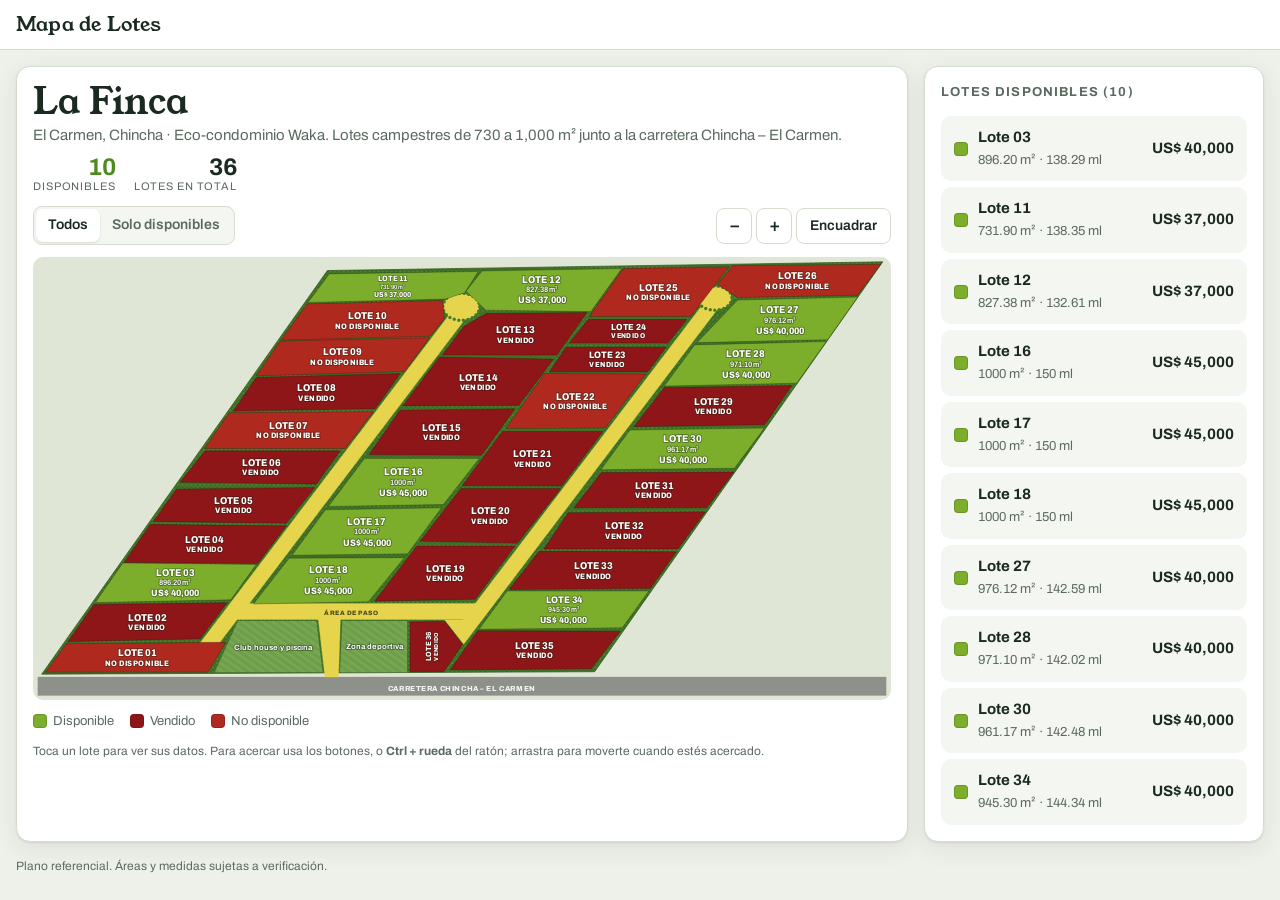
==== index.html @ 71a41a4e "Plataforma de planos de lotes con La Finca digitalizada Reemplaza el contenido anterior del reposito" ====
<!doctype html>
<html lang="es">
<head>
<meta charset="utf-8">
<meta name="viewport" content="width=device-width, initial-scale=1, viewport-fit=cover">
<title>Mapa de Lotes</title>
<meta name="description" content="Plano interactivo de lotes: disponibilidad, áreas y precios.">
<link rel="preconnect" href="https://fonts.googleapis.com">
<link rel="preconnect" href="https://fonts.gstatic.com" crossorigin>
<link rel="stylesheet" href="https://fonts.googleapis.com/css2?family=Archivo:wdth,wght@75..125,400..800&family=Young+Serif&display=swap">
<link rel="stylesheet" href="assets/css/estilo.css">
</head>
<body>
<header class="barra">
  <div class="marca"><span class="marca-nombre" id="sitioNombre">Mapa de Lotes</span></div>
  <nav class="pestanas" id="pestanas" role="tablist" aria-label="Condominios"></nav>
</header>

<div class="aviso-borrador" id="avisoBorrador" hidden>
  Vista previa del borrador del editor. Los visitantes de la web todavía no ven estos cambios.
</div>

<main class="visor">
  <section class="tarjeta plano-card" aria-labelledby="condNombre">
    <div class="plano-cabecera">
      <div>
        <h1 id="condNombre">Cargando…</h1>
        <p id="condUbicacion"></p>
      </div>
      <div class="resumen" id="resumen"></div>
    </div>

    <div class="plano-herramientas">
      <div class="segmento" role="group" aria-label="Filtrar lotes">
        <button type="button" id="filtroTodos" aria-pressed="true">Todos</button>
        <button type="button" id="filtroDisp" aria-pressed="false">Solo disponibles</button>
      </div>
      <div class="zoom">
        <button type="button" class="btn btn-icono" id="zoomMenos" aria-label="Alejar">−</button>
        <button type="button" class="btn btn-icono" id="zoomMas" aria-label="Acercar">+</button>
        <button type="button" class="btn" id="zoomReset">Encuadrar</button>
      </div>
    </div>

    <div class="plano-marco" id="marco">
      <svg id="plano" class="plano-svg interactivo" role="img" aria-label="Plano de lotes"></svg>
    </div>

    <div class="leyenda" id="leyenda"></div>
    <p class="nota-plano">Toca un lote para ver sus datos. Para acercar usa los botones, o <b>Ctrl + rueda</b> del ratón; arrastra para moverte cuando estés acercado.</p>
  </section>

  <aside class="tarjeta panel" id="panel" aria-live="polite"></aside>
</main>

<footer class="pie" id="pie"></footer>

<script src="data/condominios.js"></script>
<script src="assets/js/plano.js"></script>
<script src="assets/js/visor.js"></script>
</body>
</html>
---- assets/css/estilo.css ----
/* ==========================================================================
   Estilo compartido: visor público (index.html) y editor (editor.html)
   ========================================================================== */

:root {
  --fondo: #eef1ea;
  --superficie: #ffffff;
  --superficie-2: #f4f6f1;
  --tinta: #1b2a21;
  --tenue: #5b6a60;
  --linea: #d5ddd0;
  --acento: #2e5a39;
  --acento-tinta: #ffffff;
  --acento-suave: #e3ecdf;
  --campo: #dfe6d6;
  --peligro: #a3261f;
  --sombra: 0 1px 2px rgb(20 40 25 / 8%), 0 6px 24px rgb(20 40 25 / 8%);
  --radio: 10px;
  --fuente: "Archivo", system-ui, -apple-system, "Segoe UI", Roboto, sans-serif;
  --fuente-titulo: "Young Serif", Georgia, "Times New Roman", serif;
  color-scheme: light;
}

@media (prefers-color-scheme: dark) {
  :root:not([data-theme="light"]) {
    --fondo: #111813;
    --superficie: #19221c;
    --superficie-2: #1f2a23;
    --tinta: #e5ece4;
    --tenue: #9aa99e;
    --linea: #2d3a31;
    --acento: #9ccc84;
    --acento-tinta: #10200f;
    --acento-suave: #24352a;
    --campo: #1c261f;
    --peligro: #ef7a6f;
    --sombra: 0 1px 2px rgb(0 0 0 / 30%), 0 6px 24px rgb(0 0 0 / 25%);
    color-scheme: dark;
  }
}
:root[data-theme="dark"] {
  --fondo: #111813;
  --superficie: #19221c;
  --superficie-2: #1f2a23;
  --tinta: #e5ece4;
  --tenue: #9aa99e;
  --linea: #2d3a31;
  --acento: #9ccc84;
  --acento-tinta: #10200f;
  --acento-suave: #24352a;
  --campo: #1c261f;
  --peligro: #ef7a6f;
  --sombra: 0 1px 2px rgb(0 0 0 / 30%), 0 6px 24px rgb(0 0 0 / 25%);
  color-scheme: dark;
}

* { box-sizing: border-box; }
html, body { height: 100%; }
body {
  margin: 0;
  background: var(--fondo);
  color: var(--tinta);
  font: 15px/1.45 var(--fuente);
  font-variant-numeric: tabular-nums;
}
button, input, select, textarea { font: inherit; color: inherit; }
[hidden] { display: none !important; }
:focus-visible { outline: 2px solid var(--acento); outline-offset: 2px; }

/* ---------- Botones ---------- */
.btn {
  display: inline-flex; align-items: center; justify-content: center; gap: 6px;
  min-height: 36px; padding: 7px 13px;
  border: 1px solid var(--linea); border-radius: 8px;
  background: var(--superficie); color: var(--tinta);
  font-weight: 600; font-size: 14px; line-height: 1.1;
  cursor: pointer; text-decoration: none; white-space: nowrap;
}
.btn:hover { background: var(--superficie-2); }
.btn:disabled { opacity: .45; cursor: default; }
.btn-primario { background: var(--acento); border-color: var(--acento); color: var(--acento-tinta); }
.btn-primario:hover { background: var(--acento); filter: brightness(1.08); }
.btn-peligro { color: var(--peligro); }
.btn-icono { width: 36px; padding: 0; font-size: 18px; }

/* ---------- Barra superior ---------- */
.barra {
  position: sticky; top: env(safe-area-inset-top, 0px); z-index: 20;
  display: flex; flex-wrap: wrap; align-items: center; gap: 10px 22px;
  padding: 10px 16px;
  background: var(--superficie);
  border-bottom: 1px solid var(--linea);
}
.marca { display: flex; align-items: baseline; gap: 10px; }
.marca-nombre { font-family: var(--fuente-titulo); font-size: 20px; letter-spacing: .01em; }
.marca-sub { font-size: 12px; color: var(--tenue); text-transform: uppercase; letter-spacing: .08em; }
.pestanas { display: flex; gap: 4px; flex-wrap: wrap; flex: 1; min-width: 0; }
.pestana {
  border: 0; background: transparent; cursor: pointer;
  padding: 8px 12px; border-radius: 8px;
  font-weight: 600; color: var(--tenue);
}
.pestana:hover { background: var(--superficie-2); color: var(--tinta); }
.pestana[aria-selected="true"] { background: var(--acento-suave); color: var(--tinta); box-shadow: inset 0 -2px 0 var(--acento); }

/* ---------- Plano (compartido) ---------- */
.plano-marco {
  position: relative;
  background: var(--campo);
  border-radius: var(--radio);
  overflow: hidden;
  touch-action: none;
}
.plano-svg { display: block; width: 100%; height: auto; user-select: none; -webkit-user-select: none; }
.plano-svg text { font-family: "Archivo", system-ui, sans-serif; }

.forma-lote polygon { stroke: rgb(0 0 0 / 22%); stroke-width: 1; vector-effect: non-scaling-stroke; transition: filter .12s, opacity .15s; }
.interactivo .forma-lote { cursor: pointer; }
.interactivo .forma-lote:hover polygon { filter: brightness(1.13) saturate(1.05); }
.forma-lote.sel polygon { stroke: #ffffff; stroke-width: 3.5; }
.forma-lote.sel { filter: drop-shadow(0 0 5px rgb(0 0 0 / 55%)); }
.forma-lote.atenuado { opacity: .32; }
.etiqueta-lote { pointer-events: none; fill: #fff; font-weight: 800; paint-order: stroke; stroke: rgb(20 30 15 / 45%); stroke-linejoin: round; font-stretch: 90%; }
.etiqueta-lote .l-e { letter-spacing: .06em; }
.etiqueta-area { pointer-events: none; fill: #fff; font-weight: 700; paint-order: stroke; stroke: rgb(20 40 15 / 55%); stroke-linejoin: round; text-anchor: middle; }
.texto-libre { font-weight: 800; letter-spacing: .08em; text-anchor: middle; }

.leyenda { display: flex; flex-wrap: wrap; gap: 6px 16px; font-size: 13px; color: var(--tenue); }
.leyenda span { display: inline-flex; align-items: center; gap: 6px; }
.muestra { width: 14px; height: 14px; border-radius: 4px; flex: none; box-shadow: inset 0 0 0 1px rgb(0 0 0 / 15%); }

.zoom { display: flex; gap: 4px; }

/* ==========================================================================
   Visor público
   ========================================================================== */
.visor {
  display: grid; grid-template-columns: minmax(0, 1fr) 340px; gap: 16px;
  max-width: 1500px; margin: 0 auto; padding: 16px;
}
.tarjeta { background: var(--superficie); border: 1px solid var(--linea); border-radius: 14px; box-shadow: var(--sombra); }
.plano-card { padding: 16px; display: flex; flex-direction: column; gap: 12px; min-width: 0; }
.plano-cabecera { display: flex; flex-wrap: wrap; justify-content: space-between; align-items: flex-end; gap: 8px 20px; }
.plano-cabecera h1 { font-family: var(--fuente-titulo); font-weight: 400; font-size: clamp(26px, 3.2vw, 36px); line-height: 1.05; margin: 0; text-wrap: balance; }
.plano-cabecera p { margin: 4px 0 0; color: var(--tenue); }
.resumen { display: flex; gap: 18px; }
.cifra { display: flex; flex-direction: column; align-items: flex-end; }
.cifra b { font-size: 24px; line-height: 1; }
.cifra small { font-size: 11px; text-transform: uppercase; letter-spacing: .08em; color: var(--tenue); }
.cifra-verde b { color: #4f8a1f; }
:root[data-theme="dark"] .cifra-verde b { color: #9ccc84; }
@media (prefers-color-scheme: dark) { :root:not([data-theme="light"]) .cifra-verde b { color: #9ccc84; } }
.plano-herramientas { display: flex; flex-wrap: wrap; justify-content: space-between; align-items: center; gap: 8px; }
.segmento { display: inline-flex; border: 1px solid var(--linea); border-radius: 9px; padding: 2px; background: var(--superficie-2); }
.segmento button { border: 0; background: transparent; padding: 6px 12px; border-radius: 7px; cursor: pointer; font-weight: 600; font-size: 14px; color: var(--tenue); }
.segmento button[aria-pressed="true"] { background: var(--superficie); color: var(--tinta); box-shadow: 0 1px 2px rgb(0 0 0 / 12%); }
.nota-plano { font-size: 12px; color: var(--tenue); margin: 0; }

.panel { padding: 16px; display: flex; flex-direction: column; gap: 14px; align-self: start; position: sticky; top: 76px; max-height: calc(100vh - 92px); overflow: auto; }
.panel h2 { margin: 0; font-size: 13px; text-transform: uppercase; letter-spacing: .09em; color: var(--tenue); font-weight: 700; }
.lista-lotes { display: flex; flex-direction: column; gap: 6px; margin: 0; padding: 0; list-style: none; }
.fila-lote {
  width: 100%; display: grid; grid-template-columns: auto 1fr auto; align-items: center; gap: 10px;
  padding: 10px 12px; text-align: left; cursor: pointer;
  background: var(--superficie-2); border: 1px solid transparent; border-radius: 10px;
}
.fila-lote:hover { border-color: var(--linea); }
.fila-lote strong { display: block; font-size: 15px; }
.fila-lote small { color: var(--tenue); font-size: 13px; }
.fila-precio { font-weight: 700; font-size: 15px; }
.vacio { color: var(--tenue); font-size: 14px; margin: 0; }

.detalle { display: flex; flex-direction: column; gap: 14px; }
.detalle-cab { display: flex; justify-content: space-between; align-items: flex-start; gap: 10px; }
.detalle-cab h3 { font-family: var(--fuente-titulo); font-weight: 400; font-size: 30px; line-height: 1; margin: 2px 0 0; }
.pastilla { display: inline-flex; align-items: center; gap: 6px; padding: 4px 10px; border-radius: 99px; font-size: 12px; font-weight: 700; letter-spacing: .06em; text-transform: uppercase; color: #fff; }
.precio-grande { font-size: 28px; font-weight: 800; letter-spacing: -.01em; }
.precio-grande small { display: block; font-size: 12px; font-weight: 600; color: var(--tenue); letter-spacing: .06em; text-transform: uppercase; }
.datos { display: grid; grid-template-columns: 1fr 1fr; gap: 10px; margin: 0; }
.datos div { background: var(--superficie-2); border-radius: 10px; padding: 10px 12px; }
.datos .ancho { grid-column: 1 / -1; }
.datos dt { font-size: 11px; text-transform: uppercase; letter-spacing: .08em; color: var(--tenue); }
.datos dd { margin: 2px 0 0; font-weight: 700; font-size: 16px; overflow-wrap: anywhere; }
.contacto { display: flex; flex-direction: column; gap: 6px; font-size: 13px; color: var(--tenue); }

.pie { max-width: 1500px; margin: 0 auto; padding: 0 16px 24px; color: var(--tenue); font-size: 12px; }

@media (max-width: 600px) {
  .barra { gap: 6px 12px; }
  .pestanas { flex: 1 1 100%; flex-wrap: nowrap; overflow-x: auto; }
  .pestana { flex: none; }
}
@media (max-width: 960px) {
  .visor { grid-template-columns: 1fr; padding: 12px; }
  .panel { position: static; max-height: none; }
  .plano-card { padding: 12px; }
}

/* Modo incrustado (iframe en otra web): index.html?embed */
.embed .barra, .embed .pie { display: none; }
.embed .visor { padding: 8px; }

/* ==========================================================================
   Editor
   ========================================================================== */
.editor-body { display: flex; flex-direction: column; height: 100%; overflow: hidden; }
.editor-body .barra { position: static; }
.acciones { display: flex; flex-wrap: wrap; gap: 6px; }
.aviso-borrador {
  display: flex; flex-wrap: wrap; align-items: center; gap: 8px 14px;
  padding: 7px 16px; font-size: 13px;
  background: var(--acento-suave); border-bottom: 1px solid var(--linea);
}
.editor {
  flex: 1; min-height: 0;
  display: grid; grid-template-columns: 60px minmax(0, 1fr) 340px;
}
.herramientas {
  display: flex; flex-direction: column; gap: 4px; padding: 10px 8px;
  background: var(--superficie); border-right: 1px solid var(--linea); overflow: auto;
}
.herr {
  display: flex; flex-direction: column; align-items: center; gap: 2px;
  padding: 7px 2px; border: 1px solid transparent; border-radius: 8px;
  background: transparent; cursor: pointer; font-size: 10.5px; font-weight: 600; color: var(--tenue);
}
.herr svg { width: 22px; height: 22px; }
.herr:hover { background: var(--superficie-2); color: var(--tinta); }
.herr[aria-pressed="true"] { background: var(--acento-suave); border-color: var(--acento); color: var(--tinta); }
.herr-sep { height: 1px; background: var(--linea); margin: 4px 2px; }

.lienzo { position: relative; min-width: 0; min-height: 0; display: flex; flex-direction: column; background: var(--campo); }
.lienzo .plano-marco { flex: 1; border-radius: 0; }
.lienzo .plano-svg { position: absolute; inset: 0; width: 100%; height: 100%; }
.lienzo-info {
  display: flex; flex-wrap: wrap; justify-content: space-between; align-items: center; gap: 6px 14px;
  padding: 6px 12px; font-size: 12.5px; color: var(--tenue);
  background: var(--superficie); border-top: 1px solid var(--linea);
}
.lienzo-info kbd { font: 600 11px var(--fuente); border: 1px solid var(--linea); border-bottom-width: 2px; border-radius: 4px; padding: 0 4px; background: var(--superficie-2); color: var(--tinta); }
.modo-mano .plano-svg { cursor: grab; }
.modo-dibujo .plano-svg { cursor: crosshair; }

.propiedades { background: var(--superficie); border-left: 1px solid var(--linea); overflow: auto; padding: 14px; display: flex; flex-direction: column; gap: 16px; }
.propiedades h2 { margin: 0; font-size: 16px; }
.propiedades h3 { margin: 0; font-size: 12px; text-transform: uppercase; letter-spacing: .08em; color: var(--tenue); }
.seccion { display: flex; flex-direction: column; gap: 10px; }
.rejilla { display: grid; grid-template-columns: 1fr 1fr; gap: 10px; }
.campo { display: flex; flex-direction: column; gap: 4px; font-size: 12px; font-weight: 600; color: var(--tenue); min-width: 0; }
.campo.ancho { grid-column: 1 / -1; }
.campo input, .campo select, .campo textarea {
  width: 100%; min-width: 0; padding: 7px 9px;
  border: 1px solid var(--linea); border-radius: 7px;
  background: var(--superficie); color: var(--tinta); font-weight: 400; font-size: 14px;
}
.campo textarea { resize: vertical; min-height: 60px; }
.campo input[type="range"] { padding: 0; }
.campo input[type="color"] { padding: 2px; height: 34px; }
.ayuda { font-size: 12px; color: var(--tenue); margin: 0; }
.fila-botones { display: flex; flex-wrap: wrap; gap: 6px; }
.tabla-lotes { width: 100%; border-collapse: collapse; font-size: 13px; }
.tabla-lotes th { text-align: left; font-size: 11px; text-transform: uppercase; letter-spacing: .06em; color: var(--tenue); font-weight: 700; padding: 4px; }
.tabla-lotes td { padding: 3px 4px; border-top: 1px solid var(--linea); }
.tabla-lotes tr:hover td { background: var(--superficie-2); }
.tabla-lotes select { width: 100%; padding: 3px 4px; border: 1px solid var(--linea); border-radius: 6px; background: var(--superficie); font-size: 12.5px; }
.tabla-lotes button { border: 0; background: none; cursor: pointer; font-weight: 700; padding: 2px 4px; display: inline-flex; align-items: center; gap: 6px; }

.manija { fill: #ffffff; stroke: #1f6fd1; vector-effect: non-scaling-stroke; stroke-width: 2; cursor: move; }
.manija-etiqueta { fill: #1f6fd1; stroke: #fff; stroke-width: 1.5; vector-effect: non-scaling-stroke; cursor: move; }
.contorno-sel { fill: none; stroke: #1f6fd1; stroke-width: 2; stroke-dasharray: 6 4; vector-effect: non-scaling-stroke; pointer-events: none; }
.previa { fill: rgb(31 111 209 / 18%); stroke: #1f6fd1; stroke-width: 2; vector-effect: non-scaling-stroke; pointer-events: none; }
.iman { fill: none; stroke: #ff3d7f; stroke-width: 2; vector-effect: non-scaling-stroke; pointer-events: none; }
.forma-editable { cursor: pointer; }

dialog.modal {
  width: min(560px, calc(100vw - 32px)); max-height: calc(100vh - 48px);
  border: 1px solid var(--linea); border-radius: 14px; padding: 0;
  background: var(--superficie); color: var(--tinta); box-shadow: var(--sombra);
}
dialog.modal::backdrop { background: rgb(10 20 12 / 45%); }
.modal-cuerpo { padding: 18px; display: flex; flex-direction: column; gap: 12px; }
.modal-cuerpo h2 { margin: 0; font-size: 18px; }
.modal-cuerpo p { margin: 0; }
.modal-cuerpo textarea { width: 100%; height: 180px; font: 12px/1.4 ui-monospace, "SFMono-Regular", Menlo, Consolas, monospace; border: 1px solid var(--linea); border-radius: 8px; padding: 8px; background: var(--superficie-2); }
.modal-cuerpo ol { margin: 0; padding-left: 20px; display: flex; flex-direction: column; gap: 4px; }
.modal-pie { display: flex; justify-content: flex-end; flex-wrap: wrap; gap: 8px; padding: 12px 18px; border-top: 1px solid var(--linea); }

.aviso-flotante {
  position: fixed; left: 50%; bottom: calc(18px + env(safe-area-inset-bottom, 0px)); transform: translateX(-50%);
  background: var(--tinta); color: var(--fondo); padding: 9px 16px; border-radius: 9px;
  font-size: 14px; font-weight: 600; z-index: 50; box-shadow: var(--sombra);
}

@media (max-width: 1100px) {
  .editor { grid-template-columns: 56px minmax(0, 1fr) 290px; }
}
@media (max-width: 760px) {
  .editor-body { height: auto; overflow: visible; }
  .editor { grid-template-columns: 1fr; }
  .herramientas { flex-direction: row; flex-wrap: wrap; border-right: 0; border-bottom: 1px solid var(--linea); }
  .herr-sep { width: 1px; height: auto; margin: 2px 4px; }
  .lienzo { height: 62vh; }
  .propiedades { border-left: 0; border-top: 1px solid var(--linea); }
}

@media (prefers-reduced-motion: reduce) {
  * { transition: none !important; scroll-behavior: auto !important; }
}
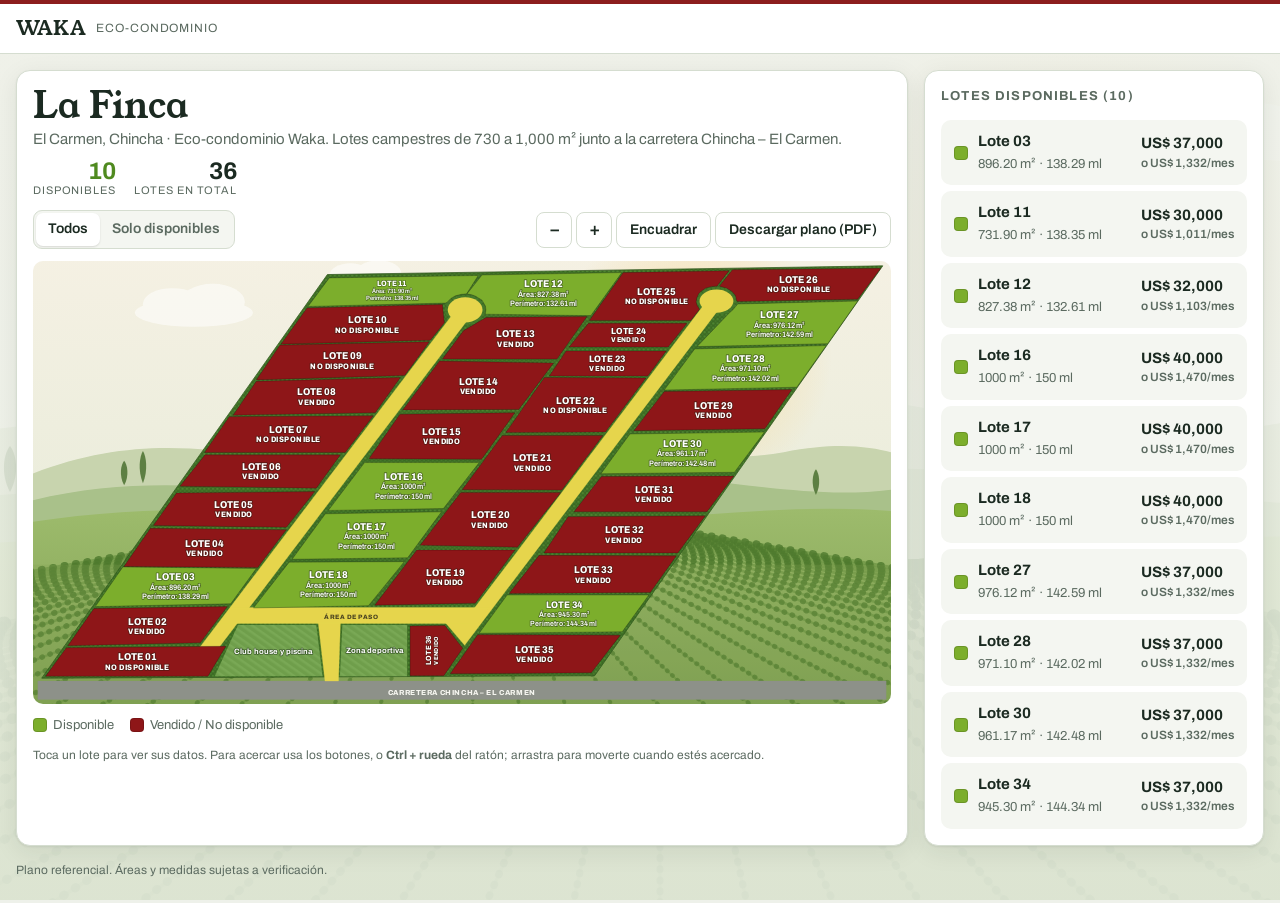
==== commit 84b365ea: "Simulador de crédito, cotización en PDF y marcas con fondo - Cada lote tiene precio al contado (azul" ====
--- a/index.html
+++ b/index.html
@@ -12,7 +12,11 @@
 </head>
 <body>
 <header class="barra">
-  <div class="marca"><span class="marca-nombre" id="sitioNombre">Mapa de Lotes</span></div>
+  <div class="marca">
+    <img class="marca-logo" id="marcaLogo" alt="" hidden>
+    <span class="marca-nombre" id="sitioNombre">Mapa de Lotes</span>
+    <span class="marca-sub" id="marcaLema"></span>
+  </div>
   <nav class="pestanas" id="pestanas" role="tablist" aria-label="Condominios"></nav>
 </header>
 
@@ -39,6 +43,7 @@
         <button type="button" class="btn btn-icono" id="zoomMenos" aria-label="Alejar">−</button>
         <button type="button" class="btn btn-icono" id="zoomMas" aria-label="Acercar">+</button>
         <button type="button" class="btn" id="zoomReset">Encuadrar</button>
+        <button type="button" class="btn" id="btnPlanoPdf">Descargar plano (PDF)</button>
       </div>
     </div>
 
@@ -55,6 +60,9 @@
 
 <footer class="pie" id="pie"></footer>
 
+<!-- Se llena al exportar a PDF (plano o cotización) -->
+<div id="impresion"></div>
+
 <script src="data/condominios.js"></script>
 <script src="assets/js/plano.js"></script>
 <script src="assets/js/visor.js"></script>
--- a/assets/css/estilo.css
+++ b/assets/css/estilo.css
@@ -18,6 +18,11 @@
   --radio: 10px;
   --fuente: "Archivo", system-ui, -apple-system, "Segoe UI", Roboto, sans-serif;
   --fuente-titulo: "Young Serif", Georgia, "Times New Roman", serif;
+  --marca: #8c1d1d;             /* lo cambia la marca del condominio (visor.js) */
+  --fondo-img: none;            /* paisaje de la marca */
+  --velo: rgb(238 241 234 / 84%);
+  --ok: #3f7a1f;
+  --alerta: #a35a00;
   color-scheme: light;
 }
 
@@ -35,6 +40,9 @@
     --campo: #1c261f;
     --peligro: #ef7a6f;
     --sombra: 0 1px 2px rgb(0 0 0 / 30%), 0 6px 24px rgb(0 0 0 / 25%);
+    --velo: rgb(17 24 19 / 90%);
+    --ok: #9ccc84;
+    --alerta: #f0b35e;
     color-scheme: dark;
   }
 }
@@ -51,6 +59,9 @@
   --campo: #1c261f;
   --peligro: #ef7a6f;
   --sombra: 0 1px 2px rgb(0 0 0 / 30%), 0 6px 24px rgb(0 0 0 / 25%);
+  --velo: rgb(17 24 19 / 90%);
+  --ok: #9ccc84;
+  --alerta: #f0b35e;
   color-scheme: dark;
 }
 
@@ -58,7 +69,11 @@
 html, body { height: 100%; }
 body {
   margin: 0;
-  background: var(--fondo);
+  background-color: var(--fondo);
+  background-image: linear-gradient(var(--velo), var(--velo)), var(--fondo-img);
+  background-size: cover;
+  background-position: center bottom;
+  background-attachment: fixed;
   color: var(--tinta);
   font: 15px/1.45 var(--fuente);
   font-variant-numeric: tabular-nums;
@@ -89,9 +104,11 @@
   display: flex; flex-wrap: wrap; align-items: center; gap: 10px 22px;
   padding: 10px 16px;
   background: var(--superficie);
+  border-top: 4px solid var(--marca);
   border-bottom: 1px solid var(--linea);
 }
-.marca { display: flex; align-items: baseline; gap: 10px; }
+.marca { display: flex; align-items: center; gap: 10px; }
+.marca-logo { height: 38px; width: auto; display: block; }
 .marca-nombre { font-family: var(--fuente-titulo); font-size: 20px; letter-spacing: .01em; }
 .marca-sub { font-size: 12px; color: var(--tenue); text-transform: uppercase; letter-spacing: .08em; }
 .pestanas { display: flex; gap: 4px; flex-wrap: wrap; flex: 1; min-width: 0; }
@@ -106,7 +123,7 @@
 /* ---------- Plano (compartido) ---------- */
 .plano-marco {
   position: relative;
-  background: var(--campo);
+  background: var(--campo) var(--fondo-img) center bottom / cover no-repeat;
   border-radius: var(--radio);
   overflow: hidden;
   touch-action: none;
@@ -129,7 +146,7 @@
 .leyenda span { display: inline-flex; align-items: center; gap: 6px; }
 .muestra { width: 14px; height: 14px; border-radius: 4px; flex: none; box-shadow: inset 0 0 0 1px rgb(0 0 0 / 15%); }
 
-.zoom { display: flex; gap: 4px; }
+.zoom { display: flex; flex-wrap: wrap; gap: 4px; }
 
 /* ==========================================================================
    Visor público
@@ -306,3 +323,80 @@
 @media (prefers-reduced-motion: reduce) {
   * { transition: none !important; scroll-behavior: auto !important; }
 }
+
+/* ==========================================================================
+   Precios y simulador de crédito (visor)
+   ========================================================================== */
+.precios { display: grid; grid-template-columns: 1fr 1fr; gap: 10px; }
+.precio-caja { background: var(--superficie-2); border-radius: 10px; padding: 10px 12px; }
+.precio-caja.principal { grid-column: 1 / -1; background: var(--acento-suave); }
+.precio-caja small { display: block; font-size: 11px; font-weight: 700; letter-spacing: .08em; text-transform: uppercase; color: var(--tenue); }
+.precio-caja b { display: block; font-size: 17px; }
+.precio-caja.principal b { font-size: 28px; letter-spacing: -.01em; }
+.precio-caja span { font-size: 12.5px; color: var(--tenue); }
+
+.simulador { display: flex; flex-direction: column; gap: 12px; border: 1px solid var(--linea); border-radius: 12px; padding: 14px; }
+.simulador h4 { margin: 0; font-size: 15px; }
+.sim-campo { display: flex; flex-direction: column; gap: 5px; font-size: 12px; font-weight: 700; letter-spacing: .06em; text-transform: uppercase; color: var(--tenue); }
+.sim-dinero { display: flex; align-items: center; border: 1px solid var(--linea); border-radius: 8px; background: var(--superficie); overflow: hidden; }
+.sim-dinero span { padding: 0 10px; font-weight: 700; color: var(--tenue); text-transform: none; letter-spacing: 0; }
+.sim-dinero input { flex: 1; min-width: 0; border: 0; padding: 9px 10px 9px 0; font-size: 17px; font-weight: 700; background: transparent; letter-spacing: 0; }
+.sim-dinero input:focus { outline: none; }
+.sim-dinero:focus-within { outline: 2px solid var(--acento); outline-offset: 1px; }
+.sim-nota { font-size: 12px; font-weight: 500; text-transform: none; letter-spacing: 0; color: var(--tenue); }
+.sim-nota.alerta { color: var(--alerta); font-weight: 700; }
+.chips { display: flex; flex-wrap: wrap; gap: 6px; }
+.chip { border: 1px solid var(--linea); background: var(--superficie); border-radius: 99px; padding: 6px 12px; font-weight: 700; font-size: 13.5px; cursor: pointer; }
+.chip[aria-pressed="true"] { background: var(--acento); border-color: var(--acento); color: var(--acento-tinta); }
+.chip-otro { width: 76px; border: 1px solid var(--linea); border-radius: 99px; padding: 6px 10px; font-size: 13.5px; background: var(--superficie); }
+.sim-resultado { background: var(--acento-suave); border-radius: 10px; padding: 12px; display: flex; flex-direction: column; gap: 8px; }
+.sim-cuota small { display: block; font-size: 11px; font-weight: 700; letter-spacing: .08em; text-transform: uppercase; color: var(--tenue); }
+.sim-cuota b { font-size: 30px; letter-spacing: -.01em; line-height: 1.1; }
+.sim-cuota b { white-space: nowrap; }
+.sim-cuota b span { font-size: 15px; font-weight: 600; color: var(--tenue); }
+.sim-lineas { margin: 0; display: grid; grid-template-columns: 1fr auto; gap: 3px 10px; font-size: 13.5px; }
+.sim-lineas dt { color: var(--tenue); }
+.sim-lineas dd { margin: 0; font-weight: 700; text-align: right; }
+.tabla-plazos { width: 100%; border-collapse: collapse; font-size: 13px; }
+.tabla-plazos th { text-align: right; font-size: 11px; text-transform: uppercase; letter-spacing: .06em; color: var(--tenue); padding: 4px; }
+.tabla-plazos th:first-child, .tabla-plazos td:first-child { text-align: left; }
+.tabla-plazos td { text-align: right; padding: 6px 4px; border-top: 1px solid var(--linea); cursor: pointer; white-space: nowrap; }
+.tabla-plazos tr:hover td { background: var(--superficie-2); }
+.tabla-plazos tr.activo td { background: var(--acento-suave); font-weight: 700; }
+.fila-lote .desde { display: block; font-size: 12px; font-weight: 600; color: var(--tenue); text-align: right; }
+.acciones-ficha { display: flex; flex-wrap: wrap; gap: 8px; }
+
+/* ==========================================================================
+   Impresión / PDF (plano y cotización)
+   ========================================================================== */
+#impresion { display: none; }
+@page { size: A4 portrait; margin: 12mm; }
+@page plano { size: A4 landscape; margin: 10mm; }
+@media print {
+  html, body { height: auto; background: #fff !important; color: #1b2a21; }
+  body > *:not(#impresion) { display: none !important; }
+  #impresion { display: block; }
+  * { -webkit-print-color-adjust: exact; print-color-adjust: exact; }
+}
+.hoja { font: 12.5px/1.45 var(--fuente); color: #1b2a21; background: #fff; }
+.hoja-plano { page: plano; }
+.hoja-cab { display: flex; justify-content: space-between; align-items: center; gap: 16px; padding: 12px 16px; border-radius: 10px; background: var(--marca); color: #fff; }
+.hoja-cab .h-marca { display: flex; align-items: center; gap: 10px; }
+.hoja-cab .h-marca img { height: 34px; background: #fff; border-radius: 6px; padding: 3px; }
+.hoja-cab b { font-family: var(--fuente-titulo); font-weight: 400; font-size: 22px; letter-spacing: .02em; }
+.hoja-cab small { display: block; font-size: 11px; letter-spacing: .1em; text-transform: uppercase; opacity: .85; }
+.hoja-cab .h-der { text-align: right; font-size: 11.5px; }
+.hoja h1 { font-family: var(--fuente-titulo); font-weight: 400; font-size: 26px; margin: 14px 0 2px; }
+.hoja .h-sub { color: #5b6a60; margin: 0 0 10px; }
+.hoja .plano-marco { border-radius: 8px; border: 1px solid #d5ddd0; }
+.hoja .leyenda { color: #5b6a60; margin: 6px 0 10px; }
+.hoja table { width: 100%; border-collapse: collapse; }
+.hoja th { text-align: left; font-size: 10.5px; text-transform: uppercase; letter-spacing: .07em; color: #5b6a60; padding: 5px 8px; border-bottom: 1.5px solid #1b2a21; }
+.hoja td { padding: 5px 8px; border-bottom: 1px solid #d5ddd0; }
+.hoja .num { text-align: right; }
+.hoja .dos { display: grid; grid-template-columns: 1fr 1.25fr; gap: 16px; align-items: start; }
+.hoja h2 { font-size: 13px; text-transform: uppercase; letter-spacing: .09em; color: #5b6a60; margin: 16px 0 6px; }
+.hoja .cuota-grande { font-size: 30px; font-weight: 800; }
+.hoja .destacado td { background: #eef3e8; font-weight: 700; }
+.hoja .pie-hoja { margin-top: 14px; font-size: 10.5px; color: #5b6a60; border-top: 1px solid #d5ddd0; padding-top: 8px; }
+.hoja-cotizacion .plano-marco svg { max-height: 330px; }
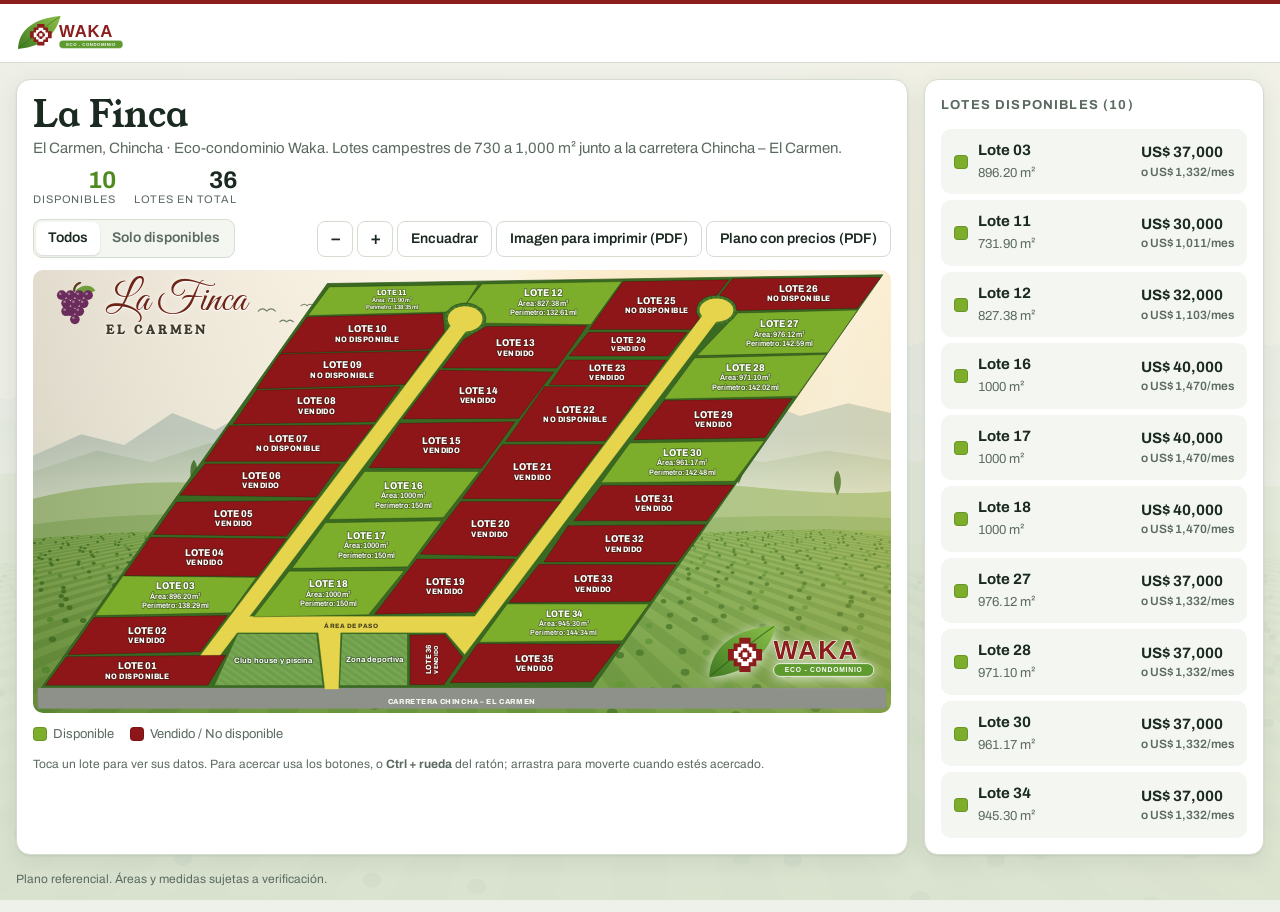
==== commit 6af0fc80: "Fondo y logo WAKA sobre el plano, setos sólidos y PDF para imprimir - Setos entre lotes en verde sól" ====
--- a/index.html
+++ b/index.html
@@ -7,7 +7,7 @@
 <meta name="description" content="Plano interactivo de lotes: disponibilidad, áreas y precios.">
 <link rel="preconnect" href="https://fonts.googleapis.com">
 <link rel="preconnect" href="https://fonts.gstatic.com" crossorigin>
-<link rel="stylesheet" href="https://fonts.googleapis.com/css2?family=Archivo:wdth,wght@75..125,400..800&family=Young+Serif&display=swap">
+<link rel="stylesheet" href="https://fonts.googleapis.com/css2?family=Archivo:wdth,wght@75..125,400..800&family=Great+Vibes&family=Young+Serif&display=swap">
 <link rel="stylesheet" href="assets/css/estilo.css">
 </head>
 <body>
@@ -43,7 +43,8 @@
         <button type="button" class="btn btn-icono" id="zoomMenos" aria-label="Alejar">−</button>
         <button type="button" class="btn btn-icono" id="zoomMas" aria-label="Acercar">+</button>
         <button type="button" class="btn" id="zoomReset">Encuadrar</button>
-        <button type="button" class="btn" id="btnPlanoPdf">Descargar plano (PDF)</button>
+        <button type="button" class="btn" id="btnImagenPdf" title="Solo el plano con el fondo y el logo, a toda la hoja">Imagen para imprimir (PDF)</button>
+        <button type="button" class="btn" id="btnPlanoPdf" title="Plano con la tabla de lotes disponibles y precios">Plano con precios (PDF)</button>
       </div>
     </div>
 
--- a/assets/css/estilo.css
+++ b/assets/css/estilo.css
@@ -123,6 +123,7 @@
 /* ---------- Plano (compartido) ---------- */
 .plano-marco {
   position: relative;
+  container-type: inline-size;
   background: var(--campo) var(--fondo-img) center bottom / cover no-repeat;
   border-radius: var(--radio);
   overflow: hidden;
@@ -400,3 +401,20 @@
 .hoja .destacado td { background: #eef3e8; font-weight: 700; }
 .hoja .pie-hoja { margin-top: 14px; font-size: 10.5px; color: #5b6a60; border-top: 1px solid #d5ddd0; padding-top: 8px; }
 .hoja-cotizacion .plano-marco svg { max-height: 330px; }
+
+/* Sellos sobre el plano: nombre del condominio y logo de la marca */
+.sello { position: absolute; pointer-events: none; z-index: 2; }
+.sello-cond { top: 2.5%; left: 2%; display: flex; align-items: center; gap: .5em; font-size: 2.1cqw; color: #6e2317; }
+.sello-cond svg { width: 2.6em; height: auto; flex: none; }
+.sello-cond b { display: block; font: 400 2.3em/1 "Great Vibes", "Brush Script MT", cursive; text-shadow: 0 1px 0 #fff, 0 0 6px rgb(255 255 255 / 80%); }
+.sello-cond small { display: block; margin-top: .25em; font: 700 .62em/1 var(--fuente-titulo); letter-spacing: .28em; text-transform: uppercase; color: #3e3a2a; text-shadow: 0 0 4px rgb(255 255 255 / 90%); }
+.sello-marca { right: 1.6%; bottom: 7%; width: 20%; height: auto; filter: drop-shadow(0 2px 6px rgb(255 255 255 / 70%)); }
+
+/* PDF "solo imagen": plano, fondo y logo, a toda la hoja */
+@page poster { size: A4 landscape; margin: 0; }
+.hoja-poster {
+  page: poster; width: 297mm; height: 209mm; overflow: hidden;
+  display: flex; align-items: center; justify-content: center;
+  background: #eef2e2 var(--fondo-img) center bottom / cover no-repeat;
+}
+.hoja-poster .plano-marco { width: 96%; background: none; border: 0; border-radius: 0; }
